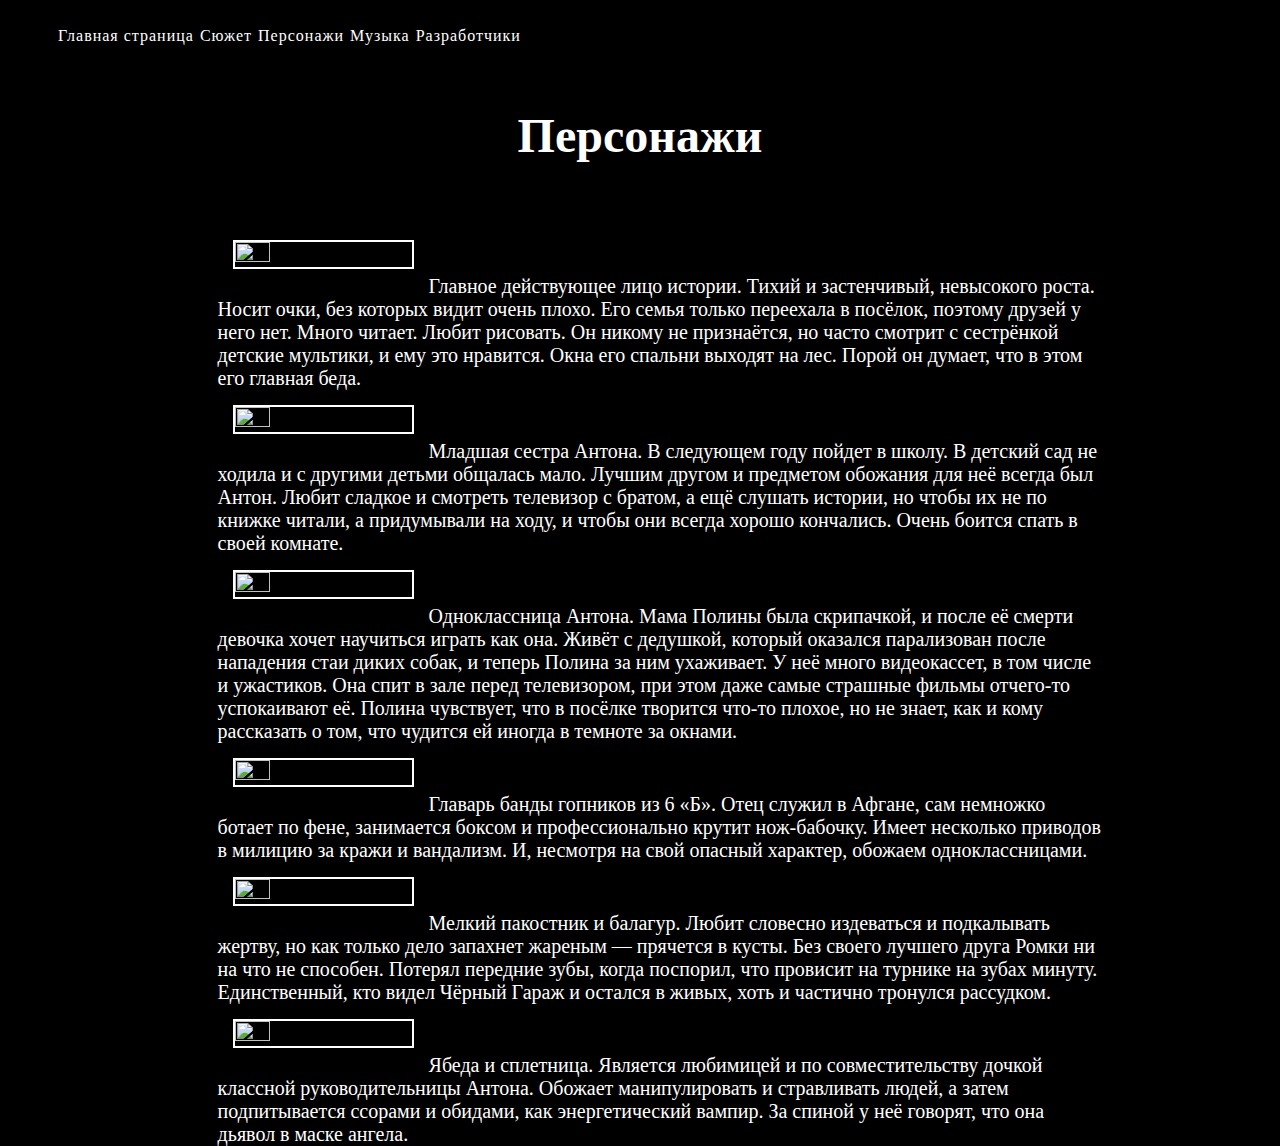
==== 3.html @ c74928db "adding pages" ====
<!DOCTYPE html>
<html lang="ru">
<head>
    <meta charset="UTF-8">
    <meta http-equiv="X-UA-Compatible" content="IE=edge">
    <meta name="viewport" content="width=device-width, initial-scale=1.0">
    <title>ЗАЙЧИК</title>
    <link href="style.css" rel="stylesheet">
</head>

<body>

<header>
	<a href="1.html">Главная страница</a>
	<a href="2.html">Сюжет</a>
	<a href="3.html">Персонажи</a>
	<a href="4.html">Музыка</a>
	<a href="5.html">Разработчики</a>
</header>

<h1 align="center">Персонажи‎</h1>


<ul class="chars">

<li class="char">
	<img class="char_img" src="images/char1.jpg">
	<div class="char_desc">Главное действующее лицо истории. Тихий и застенчивый, невысокого роста. 
	Носит очки, без которых видит очень плохо. Его семья только переехала в посёлок, поэтому друзей у него нет. 
	Много читает. Любит рисовать. Он никому не признаётся, но часто смотрит с сестрёнкой детские мультики, и ему это нравится. 
	Окна его спальни выходят на лес. Порой он думает, что в этом его главная беда.</div>
</li>

<li class="char">
	<img class="char_img" src="images/char2.jpg">
	<div class="char_desc">Младшая сестра Антона. 
	В следующем году пойдет в школу. 
	В детский сад не ходила и с другими детьми общалась мало. 
	Лучшим другом и предметом обожания для неё всегда был Антон. 
	Любит сладкое и смотреть телевизор с братом, а ещё слушать истории, но чтобы их не по книжке читали, а придумывали на ходу, и чтобы они всегда хорошо кончались. 
	Очень боится спать в своей комнате.</div>
</li>

<li class="char">
	<img class="char_img" src="images/char3.jpg">
	<div class="char_desc">Одноклассница Антона. 
	Мама Полины была скрипачкой, и после её смерти девочка хочет научиться играть как она. 
	Живёт с дедушкой, который оказался парализован после нападения стаи диких собак, и теперь Полина за ним ухаживает. 
	У неё много видеокассет, в том числе и ужастиков. Она спит в зале перед телевизором, при этом даже самые страшные фильмы отчего-то успокаивают её. 
	Полина чувствует, что в посёлке творится что-то плохое, но не знает, как и кому рассказать о том, что чудится ей иногда в темноте за окнами.</div>
</li>

<li class="char">
	<img class="char_img" src="images/char4.jpg">
	<div class="char_desc">Главарь банды гопников из 6 «Б».
	Отец служил в Афгане, сам немножко ботает по фене, занимается боксом и профессионально крутит нож-бабочку. 
	Имеет несколько приводов в милицию за кражи и вандализм. И, несмотря на свой опасный характер, обожаем одноклассницами.</div>
</li>

<li class="char">
	<img class="char_img" src="images/char5.jpg">
	<div class="char_desc">Мелкий пакостник и балагур. 
	Любит словесно издеваться и подкалывать жертву, но как только дело запахнет жареным — прячется в кусты. Без своего лучшего друга Ромки ни на что не способен. 
	Потерял передние зубы, когда поспорил, что провисит на турнике на зубах минуту. 
	Единственный, кто видел Чёрный Гараж и остался в живых, хоть и частично тронулся рассудком.</div>
</li>

<li class="char">
	<img class="char_img" src="images/char6.jpg">
	<div class="char_desc"> 
	Ябеда и сплетница. Является любимицей и по совместительству дочкой классной руководительницы Антона. 
	Обожает манипулировать и стравливать людей, а затем подпитывается ссорами и обидами, как энергетический вампир. 
	За спиной у неё говорят, что она дьявол в маске ангела.</div>
</li>

</ul>



</body>
</html>
---- style.css ----
@font-face {
	font-family: ALSHaussHairline;
	src: url(fonts/ALSHaussHairline.ttf);
}

@font-face {
	font-family: ALSHaussMedium;
	src: url(fonts/ALSHaussMedium.ttf);
}

@font-face {
	font-family: ALSHaussMediumItalic;
	src: url(fonts/ALSHaussMediumItalic.ttf);
}

@font-face {
	font-family: ALSHaussBlackExpanded;
	src: url(fonts/ALSHaussBlackExpanded.ttf);
}

@font-face {
	font-family: ALSHaussBold;
	src: url(fonts/ALSHaussBold.ttf);
}

p {
	color: #fff;
	font-size: 25px;
	font-family: ALSHaussMediumItalic;
	margin: 50px 150px;
}

body {
	background: rgb(0, 0, 0);
}

h1 { 
	color: #fff;
	font-size: 48px;
	font-family: ALSHaussBlackExpanded;
	text-align: center;
	margin-top: -55px;
}

a {
	text-decoration: none;
	color: #ffffff;
	font-size: 16px;
	font-family: ALSHaussBold;
	line-height: 20px;
}

header {
	text-align: justify;
    letter-spacing: 1px;
    height: 7em;
	font-size: 20px;
    padding-left: 50px;
	padding-top: 15px;
    color: #fff;
}

a:hover{
	color: #fd4820;
}

h2 {
	color:#ffd600;
	font-size: 25px;
	font-family: monospace;
	font-style: normal;
    text-shadow: 1px 0 1px rgb(0, 0, 0), 
    0 1px 1px rgb(0, 0, 0), 
    -3px 0 3px rgb(0, 0, 0),  
    0 -1px 1px rgb(0, 0, 0);
}

img {
	margin-top: 1em 1em;
	border: 2px solid #fff;
}

.cover {
	display: block;
    margin-left: auto;
    margin-right: auto;
	width: 50%;
	height: 50%;
	margin-top: 50px;
	margin-bottom: 50px;
}

.scenario {
	text-align: justify;
}

.char {
	color: #fff;
	font-size: 25px;
	font-family: ALSHaussMediumItalic;
	font-size: 18px;
	float: right;
}

.char_img {
	margin: 15px 15px;
	width: 20%;
	height: 20%;
	float: left;
}

.char_img2 {
	margin: 15px 15px;
	width: 40%;
	height: 40%;
	float: left;
	text-align: center;
}

.chars {
	padding-top: 30px;
	width: 70%;
	margin-left: auto;
    margin-right: auto;
	list-style-type: none;
}

.char_desc {
	color: #fff;
	font-size: 20px;
	font-family: ALSHaussMediumItalic;
	margin-top: 50px;
}

.trailer {
	text-align: justify;
}

.video {
	
}

.outer {
	width: 50%;
	height: 50%;
    border-radius: 20px;
	text-align: center;
	border: 2px solid #fff;
}


.ar {
    color: #ffffff;
	font-size: 25px;
	font-family: monospace;
	text-decoration: none;
}
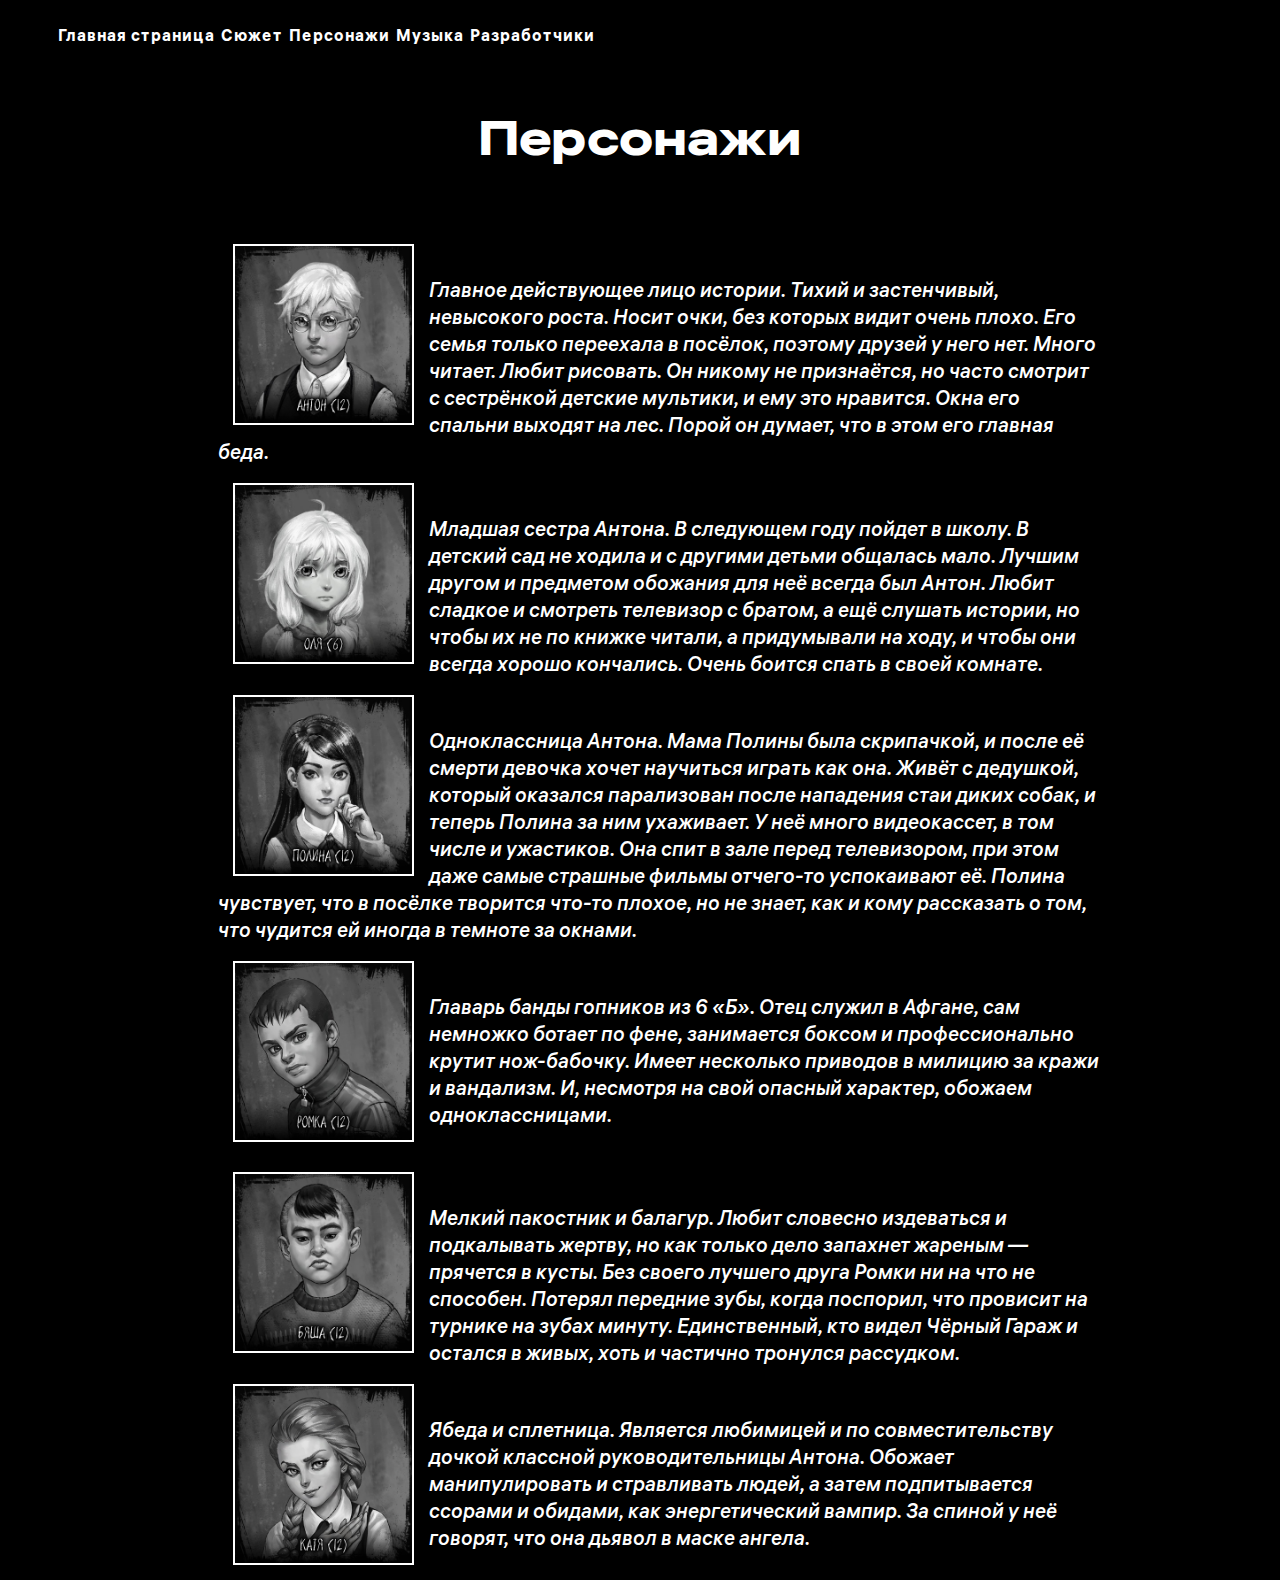
==== commit 19748fec: "Add files via upload" ====
--- a/3.html
+++ b/3.html
@@ -11,7 +11,7 @@
 <body>
 
 <header>
-	<a href="1.html">Главная страница</a>
+	<a href="index.html">Главная страница</a>
 	<a href="2.html">Сюжет</a>
 	<a href="3.html">Персонажи</a>
 	<a href="4.html">Музыка</a>
